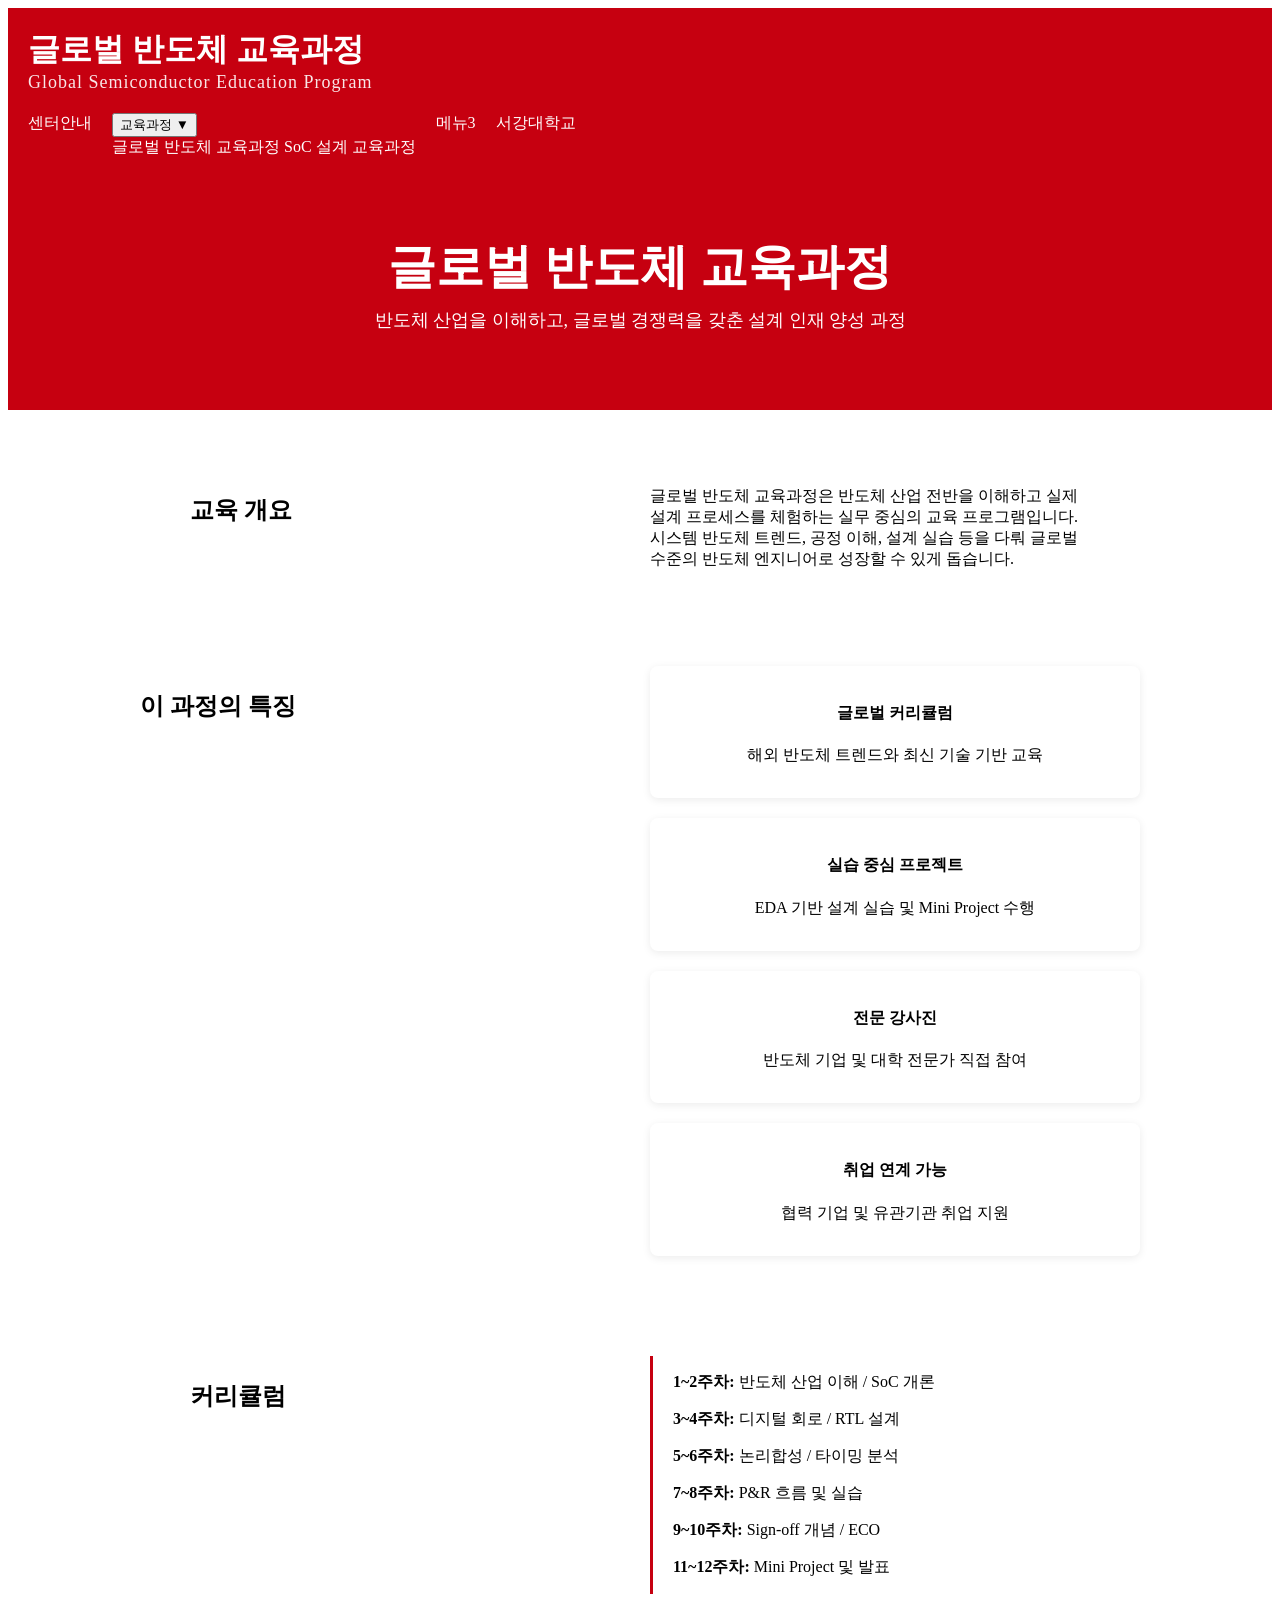
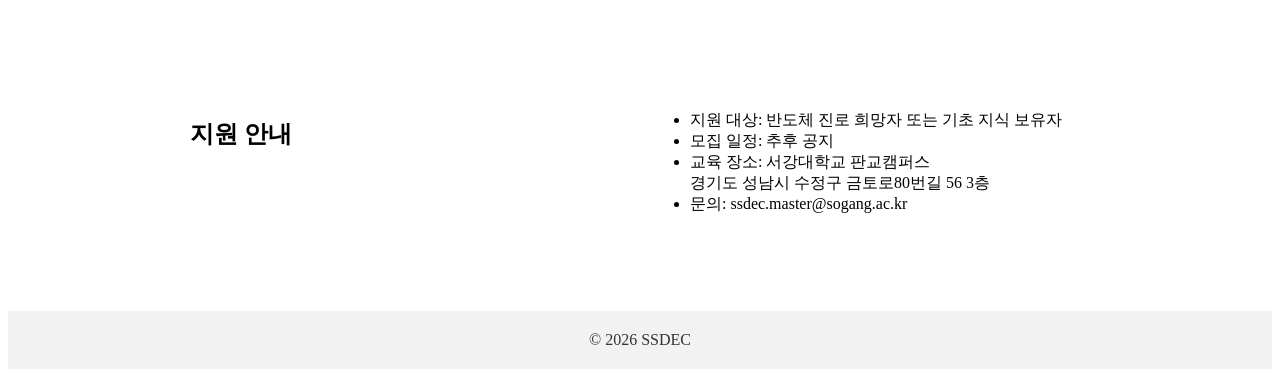
==== class/global.html @ ce95da64 "Add files via upload" ====
<!DOCTYPE html>
<html lang="ko">
<head>
  <meta charset="UTF-8">
  <title>글로벌 반도체 교육과정 - SSDEC</title>
  <meta name="viewport" content="width=device-width, initial-scale=1">
  <link rel="stylesheet" href="../style.css">
  <link rel="stylesheet" href="global.css"> 
</head>
<body>

<header class="header">
  <div class="header-title">
    <h1>글로벌 반도체 교육과정</h1>
    <p class="header-subtitle">Global Semiconductor Education Program</p>
  </div>

  <button class="hamburger">☰</button>

  <nav class="nav">
    <a href="../index.html">센터안내</a>

    <div class="menu-group">
      <button class="menu-parent">교육과정 ▼</button>
      <div class="submenu">
        <a href="global.html">글로벌 반도체 교육과정</a>
        <a href="soc.html">SoC 설계 교육과정</a>
      </div>
    </div>

    <a href="#">메뉴3</a>
    <a href="https://www.sogang.ac.kr">서강대학교</a>
  </nav>
</header>


<!-- HERO SECTION -->
<section class="program-hero" style="padding:60px 20px; text-align:center; background:#C60010; color:#fff;">
  <h2 class="program-title">
    글로벌 반도체 교육과정
  </h2>
  <p style="font-size:18px; margin-top:12px;">
    반도체 산업을 이해하고, 글로벌 경쟁력을 갖춘 설계 인재 양성 과정
  </p>
</section>


<!-- INTRO SECTION -->
<section class="content" style="max-width:900px; margin:40px auto;">
  <h3 style="font-size:24px; margin-bottom:10px;">교육 개요</h3>
  <p>
    글로벌 반도체 교육과정은 반도체 산업 전반을 이해하고 실제 설계 프로세스를 체험하는 실무 중심의 교육 프로그램입니다.
    시스템 반도체 트렌드, 공정 이해, 설계 실습 등을 다뤄 글로벌 수준의 반도체 엔지니어로 성장할 수 있게 돕습니다.
  </p>
</section>


<!-- KEY FEATURES / CARDS -->
<section class="content" style="max-width:1000px; margin:40px auto;">
  <h3 style="font-size:24px; margin-bottom:20px;">이 과정의 특징</h3>

  <div style="display:grid; grid-template-columns:repeat(auto-fill,minmax(260px,1fr)); gap:20px;">
    <div class="card">
      <h4>글로벌 커리큘럼</h4>
      <p>해외 반도체 트렌드와 최신 기술 기반 교육</p>
    </div>

    <div class="card">
      <h4>실습 중심 프로젝트</h4>
      <p>EDA 기반 설계 실습 및 Mini Project 수행</p>
    </div>

    <div class="card">
      <h4>전문 강사진</h4>
      <p>반도체 기업 및 대학 전문가 직접 참여</p>
    </div>

    <div class="card">
      <h4>취업 연계 가능</h4>
      <p>협력 기업 및 유관기관 취업 지원</p>
    </div>
  </div>
</section>


<!-- CURRICULUM SECTION -->
<section class="content" style="max-width:900px; margin:60px auto;">
  <h3 style="font-size:24px; margin-bottom:20px;">커리큘럼</h3>

  <div style="border-left:3px solid #C60010; padding-left:20px;">
    <p><strong>1~2주차:</strong> 반도체 산업 이해 / SoC 개론</p>
    <p><strong>3~4주차:</strong> 디지털 회로 / RTL 설계</p>
    <p><strong>5~6주차:</strong> 논리합성 / 타이밍 분석</p>
    <p><strong>7~8주차:</strong> P&R 흐름 및 실습</p>
    <p><strong>9~10주차:</strong> Sign-off 개념 / ECO</p>
    <p><strong>11~12주차:</strong> Mini Project 및 발표</p>
  </div>
</section>


<!-- APPLY SECTION -->
<section class="content" style="max-width:900px; margin:60px auto;">
  <h3 style="font-size:24px;">지원 안내</h3>
  <ul>
    <li>지원 대상: 반도체 진로 희망자 또는 기초 지식 보유자</li>
    <li>모집 일정: 추후 공지</li>
    <li>교육 장소: 서강대학교 판교캠퍼스<br>경기도 성남시 수정구 금토로80번길 56 3층</li>
    <li>문의: ssdec.master@sogang.ac.kr</li>
  </ul>
</section>


<footer class="footer">
  © 2026 SSDEC
</footer>

<script>
  const ham = document.querySelector('.hamburger');
  const nav = document.querySelector('.nav');

  ham.addEventListener('click', () => {
    nav.classList.toggle('active');
  });

  const parentMenu = document.querySelector('.menu-parent');
  const submenu = document.querySelector('.submenu');

  if (parentMenu) {
    parentMenu.addEventListener('click', () => {
      submenu.classList.toggle('active');
      parentMenu.classList.toggle('active');
    });
  }
</script>

</body>
</html>
---- style.css ----
/* ===========================
   Header
=========================== */
.header {
  background: #C60010;
  color: #fff;
  padding: 20px;
}

.header-title {
  display: flex;
  flex-direction: column;
  margin-bottom: 20px;
}

.header-title h1,
.header-title p {
  margin: 0;
  padding: 0;
}

.header-subtitle {
  font-size: 18px;
  opacity: 0.9;
  letter-spacing: 1px;
}


/* Navigation */
.nav {
  display: flex;
  gap: 20px;
}

.nav a {
  color: white;
  text-decoration: none;
  font-weight: 500;
}


/* ===========================
   Hero
=========================== */
.hero {
  position: relative;
  width: 100%;
  height: 300px;
  background: url("images/hero.jpg") center/cover no-repeat;
  position: relative;
   overflow: hidden;
}
.hero img {
  width: 100%;          /* 화면 너비에 맞게 */
  height: auto;         /* 비율 유지 */
  display: block;       /* 여백 제거 */
  object-fit: cover;    /* 화면에 맞게 꽉 채움 */
}

.hero-text {
  position: absolute;
  bottom: 20px;
  left: 20px;
  color: white;
  font-size: 24px;
  text-shadow: 0 0 6px rgba(0,0,0,0.7);
}


/* ===========================
   Card Grid (Responsive)
=========================== */
.content {
  display: grid;
  grid-template-columns: repeat(auto-fit, minmax(260px, 1fr));
  gap: 20px;
  padding: 20px;
  max-width: 1200px;
  margin: 0 auto;
}

.card {
  background: #ffffff;
  border-radius: 8px;
  padding: 16px;
  text-align: center;
  box-shadow: 0 2px 8px rgba(0,0,0,0.08);
}

.card img {
  width: 100%;
  height: 160px;
  object-fit: cover;
  border-radius: 8px;
  background: #e0e0e0;
}


/* ===========================
   Footer
=========================== */
.footer {
  text-align: center;
  padding: 20px;
  background: #f2f2f2;
  margin-top: 40px;
  color: #333;
}
.container {
  padding: 16px;
  font-size: 16px;
}
/* 햄버거 버튼 기본 숨김 (PC용) */
.hamburger {
  display: none;
  font-size: 26px;
  background: none;
  border: none;
  color: white;
  cursor: pointer;
}
/* ===========================
   Mobile
=========================== */
@media (min-width: 768px) {
  .hero {
    height: 220px;
  }

  .hero-text {
    font-size: 20px;
  }
     .container {
    max-width: 600px;
    margin: 0 auto;
    font-size: 18px;
  }
}

/* 모바일 전용: img 숨기고 배경이미지로 전환 */
@media (max-width: 768px) {
  .hero img {
    display: none;
  }

  .hero {
    background: url("images/main.png") center/cover no-repeat;
    height: 230px;
  }

  .hero-text {
    font-size: 18px;
    bottom: 15px;
    left: 15px;
  }
 /* 모바일: 햄버거 보이기, nav 숨기기 */
  .hamburger {
    display: block;
    position: absolute;
    top: 25px;
    right: 20px;
  }

  .nav {
    display: none;
    flex-direction: column;
    background: #C60010;
    padding: 10px 20px;
    margin-top: 10px;
  }

  /* 햄버거 활성화 시 메뉴 표시 */
  .nav.active {
    display: flex;
  }
   
}
---- class/global.css ----
.program-title {
  margin: 0;
  padding: 0;
  font-weight: 700;
  white-space: nowrap;
  word-break: keep-all;
  font-size: clamp(20px, 5vw, 48px);
  line-height: 1.2;
}
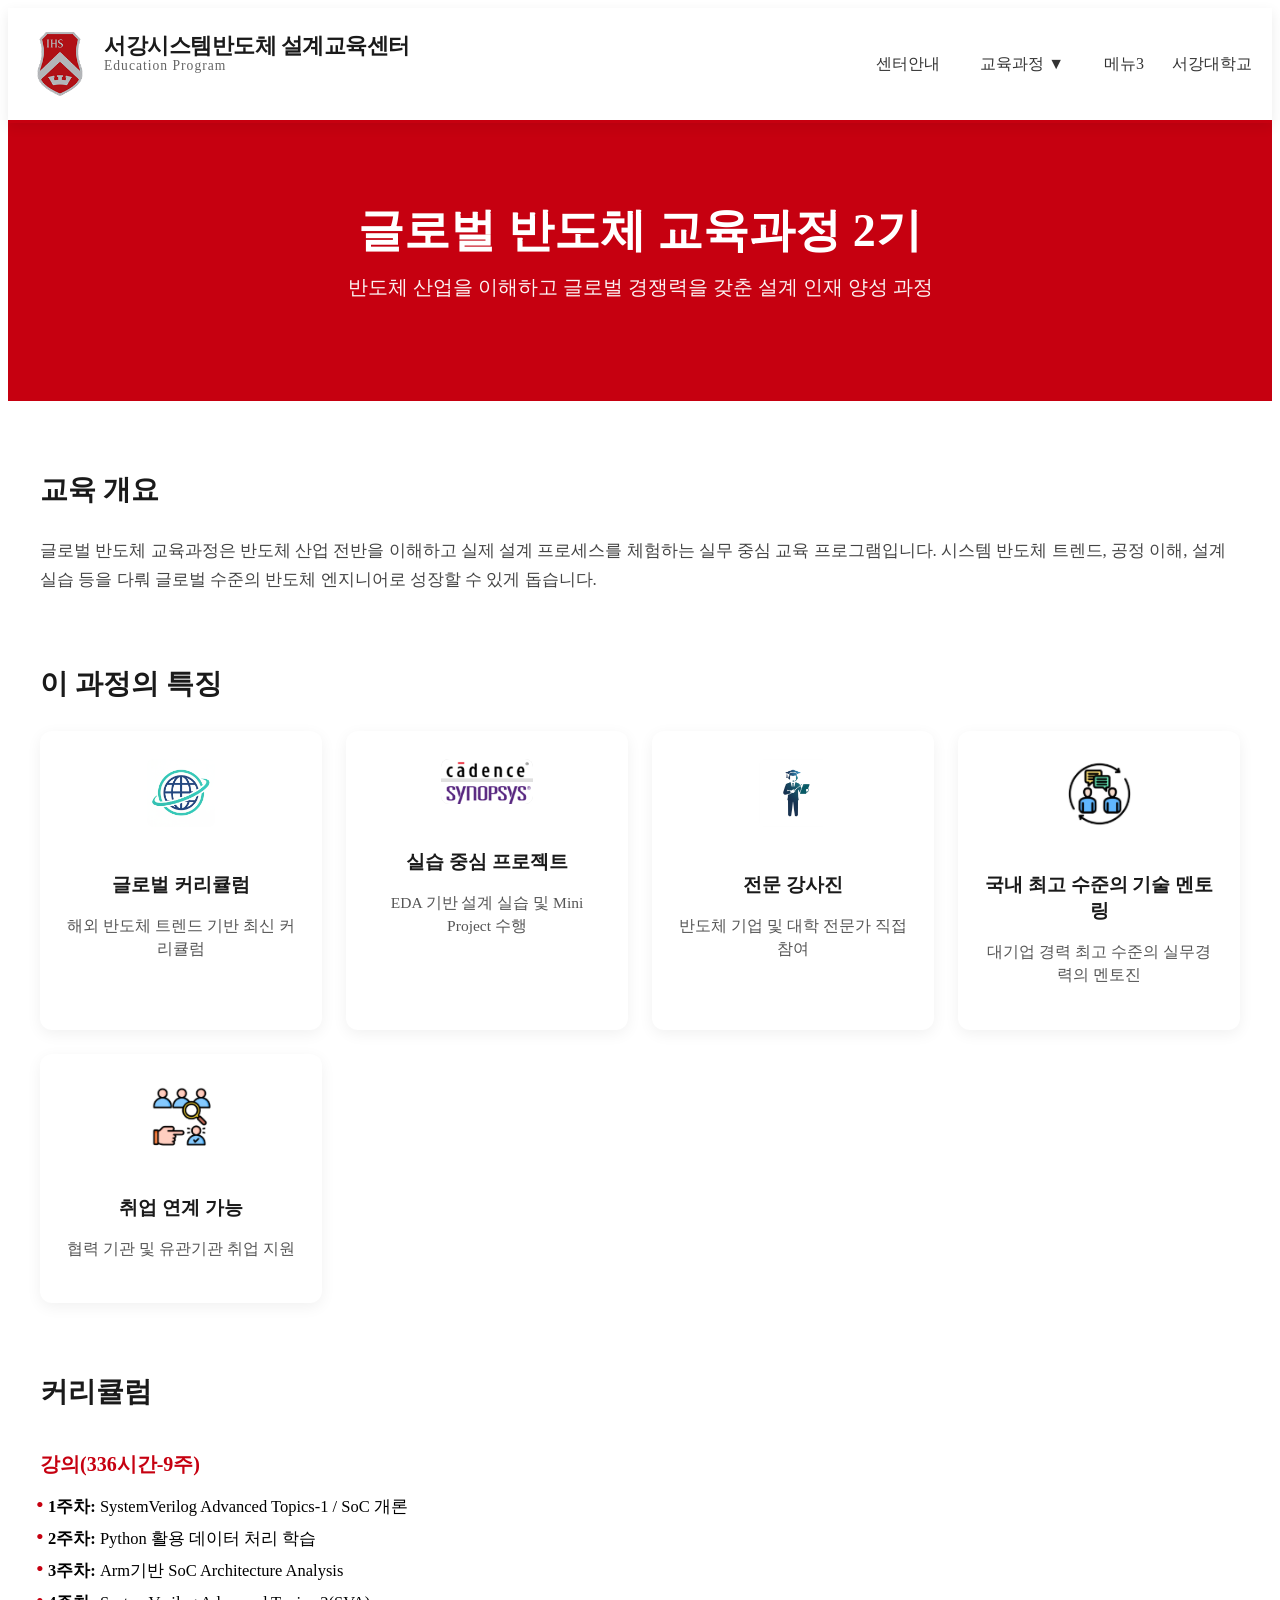
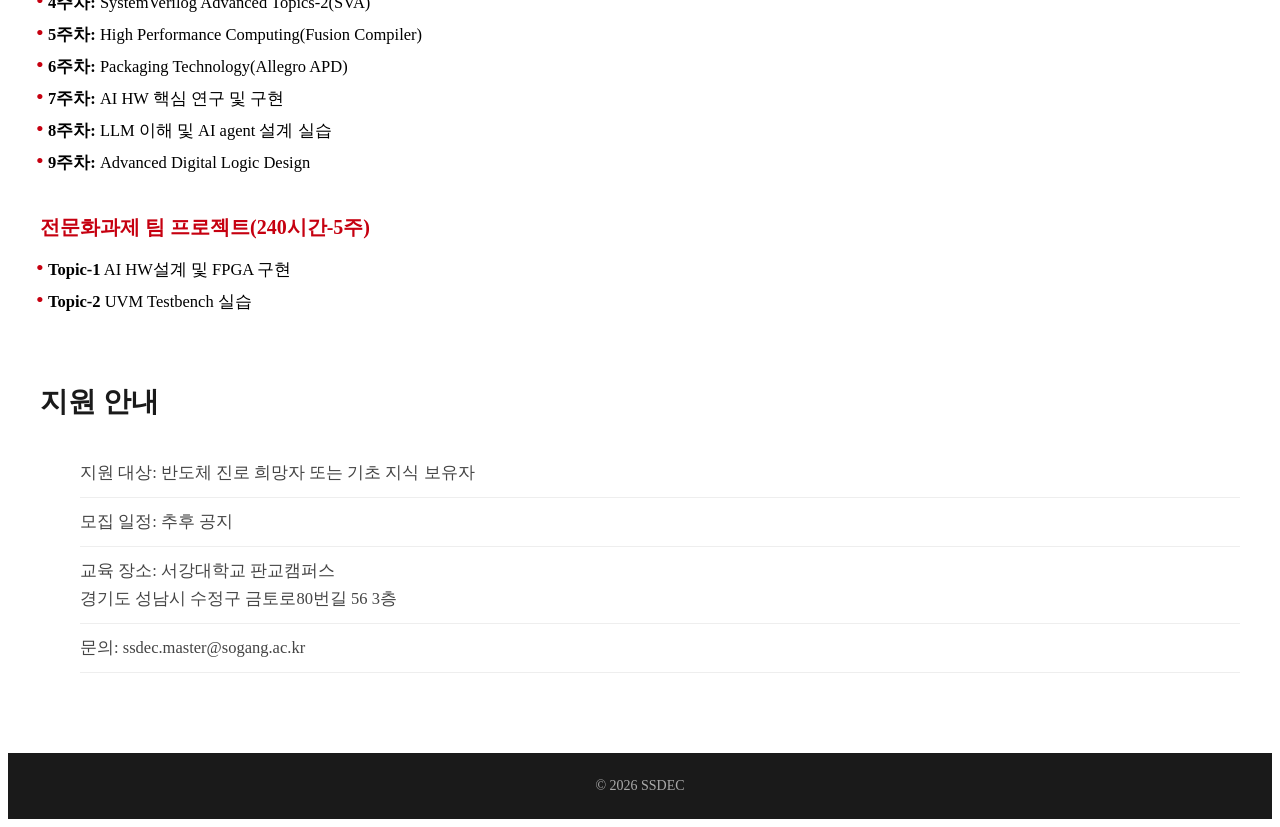
==== commit a6a0c0d7: "Add files via upload" ====
--- a/class/global.html
+++ b/class/global.html
@@ -4,15 +4,24 @@
   <meta charset="UTF-8">
   <title>글로벌 반도체 교육과정 - SSDEC</title>
   <meta name="viewport" content="width=device-width, initial-scale=1">
+  
   <link rel="stylesheet" href="../style.css">
-  <link rel="stylesheet" href="global.css"> 
+  <link rel="stylesheet" href="global.css">
+  
+  <link href="https://fonts.googleapis.com/css2?family=Noto+Sans+KR:wght@300;400;500;700&display=swap" rel="stylesheet">
 </head>
 <body>
 
 <header class="header">
-  <div class="header-title">
-    <h1>글로벌 반도체 교육과정</h1>
-    <p class="header-subtitle">Global Semiconductor Education Program</p>
+<div class="header-left">
+    <img src="../images/icons/logo.png" 
+         alt="서강시스템반도체 설계교육센터 로고" 
+         class="header-logo">
+
+    <div class="header-title">
+      <h1>서강시스템반도체 설계교육센터</h1>
+      <p class="header-subtitle">Education Program</p>
+    </div>
   </div>
 
   <button class="hamburger">☰</button>
@@ -34,74 +43,114 @@
 </header>
 
 
-<!-- HERO SECTION -->
-<section class="program-hero" style="padding:60px 20px; text-align:center; background:#C60010; color:#fff;">
-  <h2 class="program-title">
-    글로벌 반도체 교육과정
-  </h2>
-  <p style="font-size:18px; margin-top:12px;">
-    반도체 산업을 이해하고, 글로벌 경쟁력을 갖춘 설계 인재 양성 과정
-  </p>
+<!-- HERO -->
+<section class="program-hero">
+  <h2 class="program-title">글로벌 반도체 교육과정 2기</h2>
+  <p class="program-subtitle">반도체 산업을 이해하고 글로벌 경쟁력을 갖춘 설계 인재 양성 과정</p>
 </section>
 
 
-<!-- INTRO SECTION -->
-<section class="content" style="max-width:900px; margin:40px auto;">
-  <h3 style="font-size:24px; margin-bottom:10px;">교육 개요</h3>
-  <p>
-    글로벌 반도체 교육과정은 반도체 산업 전반을 이해하고 실제 설계 프로세스를 체험하는 실무 중심의 교육 프로그램입니다.
+<!-- 교육개요 -->
+<section class="section-block">
+  <h3 class="section-title">교육 개요</h3>
+  <p class="section-text">
+    글로벌 반도체 교육과정은 반도체 산업 전반을 이해하고 실제 설계 프로세스를 체험하는 실무 중심 교육 프로그램입니다.
     시스템 반도체 트렌드, 공정 이해, 설계 실습 등을 다뤄 글로벌 수준의 반도체 엔지니어로 성장할 수 있게 돕습니다.
   </p>
 </section>
 
 
-<!-- KEY FEATURES / CARDS -->
-<section class="content" style="max-width:1000px; margin:40px auto;">
-  <h3 style="font-size:24px; margin-bottom:20px;">이 과정의 특징</h3>
+<!-- 이 과정의 특징 -->
+<section class="section-block">
+  <h3 class="section-title">이 과정의 특징</h3>
 
-  <div style="display:grid; grid-template-columns:repeat(auto-fill,minmax(260px,1fr)); gap:20px;">
+  <div class="feature-cards">
+
     <div class="card">
-      <h4>글로벌 커리큘럼</h4>
-      <p>해외 반도체 트렌드와 최신 기술 기반 교육</p>
+      <div class="card-icon">
+        <img src="../images/icons/global.png" alt="">
+      </div>
+      <div class="card-text">
+        <h4>글로벌 커리큘럼</h4>
+        <p>해외 반도체 트렌드 기반 최신 커리큘럼</p>
+      </div>
+    </div>
+
+<div class="card card-large-icon">
+  <div class="card-icon">
+    <img src="../images/icons/eda.png" alt="">
+  </div>
+  <div class="card-text">
+    <h4>실습 중심 프로젝트</h4>
+    <p>EDA 기반 설계 실습 및 Mini Project 수행</p>
+  </div>
+</div>
+
+    <div class="card">
+           <div class="card-icon">
+        <img src="../images/icons/ins.png" alt="">
+      </div>
+      <div class="card-text">
+        <h4>전문 강사진</h4>
+        <p>반도체 기업 및 대학 전문가 직접 참여</p>
+      </div>
     </div>
 
     <div class="card">
-      <h4>실습 중심 프로젝트</h4>
-      <p>EDA 기반 설계 실습 및 Mini Project 수행</p>
+            <div class="card-icon">
+        <img src="../images/icons/mentor.png" alt="">
+      </div>
+      <div class="card-text">
+        <h4>국내 최고 수준의 기술 멘토링</h4>
+        <p>대기업 경력 최고 수준의 실무경력의 멘토진</p>
+      </div>
     </div>
-
-    <div class="card">
-      <h4>전문 강사진</h4>
-      <p>반도체 기업 및 대학 전문가 직접 참여</p>
-    </div>
-
-    <div class="card">
-      <h4>취업 연계 가능</h4>
-      <p>협력 기업 및 유관기관 취업 지원</p>
+   <div class="card">
+    <div class="card-icon">
+        <img src="../images/icons/job.png" alt="">
+      </div>
+      <div class="card-text">
+        <h4>취업 연계 가능</h4>
+        <p>협력 기관 및 유관기관 취업 지원</p>
+      </div>
     </div>
   </div>
 </section>
 
 
-<!-- CURRICULUM SECTION -->
-<section class="content" style="max-width:900px; margin:60px auto;">
-  <h3 style="font-size:24px; margin-bottom:20px;">커리큘럼</h3>
+<!-- 커리큘럼 -->
+<section class="section-block">
+  <h3 class="section-title">커리큘럼</h3>
+  <!-- 소제목 추가 -->
+  <h4 class="curriculum-subtitle">강의(336시간-9주)</h4>
 
-  <div style="border-left:3px solid #C60010; padding-left:20px;">
-    <p><strong>1~2주차:</strong> 반도체 산업 이해 / SoC 개론</p>
-    <p><strong>3~4주차:</strong> 디지털 회로 / RTL 설계</p>
-    <p><strong>5~6주차:</strong> 논리합성 / 타이밍 분석</p>
-    <p><strong>7~8주차:</strong> P&R 흐름 및 실습</p>
-    <p><strong>9~10주차:</strong> Sign-off 개념 / ECO</p>
-    <p><strong>11~12주차:</strong> Mini Project 및 발표</p>
+  <div class="curriculum-list">
+    <p><strong>1주차:</strong> SystemVerilog Advanced Topics-1 / SoC 개론</p>
+    <p><strong>2주차:</strong> Python 활용 데이터 처리 학습</p>
+    <p><strong>3주차:</strong> Arm기반 SoC Architecture Analysis</p>
+    <p><strong>4주차:</strong> SystemVerilog Advanced Topics-2(SVA)</p>
+    <p><strong>5주차:</strong> High Performance Computing(Fusion Compiler)</p>
+    <p><strong>6주차:</strong> Packaging Technology(Allegro APD)</p>
+    <p><strong>7주차:</strong> AI HW 핵심 연구 및 구현</p>
+    <p><strong>8주차:</strong> LLM 이해 및 AI agent 설계 실습</p>
+    <p><strong>9주차:</strong> Advanced Digital Logic Design</p>
+  </div>
+
+    <!-- 소제목 추가 -->
+  <h4 class="curriculum-subtitle">전문화과제 팀 프로젝트(240시간-5주)</h4>
+
+  <div class="curriculum-list">
+    <p><strong>Topic-1</strong> AI HW설계 및 FPGA 구현</p>
+    <p><strong>Topic-2</strong> UVM Testbench 실습</p>
+   
   </div>
 </section>
 
 
-<!-- APPLY SECTION -->
-<section class="content" style="max-width:900px; margin:60px auto;">
-  <h3 style="font-size:24px;">지원 안내</h3>
-  <ul>
+<!-- 지원 안내 -->
+<section class="section-block">
+  <h3 class="section-title">지원 안내</h3>
+  <ul class="section-text">
     <li>지원 대상: 반도체 진로 희망자 또는 기초 지식 보유자</li>
     <li>모집 일정: 추후 공지</li>
     <li>교육 장소: 서강대학교 판교캠퍼스<br>경기도 성남시 수정구 금토로80번길 56 3층</li>
--- a/style.css
+++ b/style.css
@@ -1,177 +1,223 @@
-/* ===========================
-   Header
-=========================== */
-.header {
-  background: #C60010;
-  color: #fff;
-  padding: 20px;
-}
-
-.header-title {
-  display: flex;
-  flex-direction: column;
-  margin-bottom: 20px;
-}
-
-.header-title h1,
-.header-title p {
-  margin: 0;
-  padding: 0;
-}
-
-.header-subtitle {
-  font-size: 18px;
-  opacity: 0.9;
-  letter-spacing: 1px;
-}
-
-
-/* Navigation */
-.nav {
-  display: flex;
-  gap: 20px;
-}
-
-.nav a {
-  color: white;
-  text-decoration: none;
-  font-weight: 500;
-}
-
-
-/* ===========================
-   Hero
-=========================== */
-.hero {
-  position: relative;
-  width: 100%;
-  height: 300px;
-  background: url("images/hero.jpg") center/cover no-repeat;
-  position: relative;
-   overflow: hidden;
-}
-.hero img {
-  width: 100%;          /* 화면 너비에 맞게 */
-  height: auto;         /* 비율 유지 */
-  display: block;       /* 여백 제거 */
-  object-fit: cover;    /* 화면에 맞게 꽉 채움 */
-}
-
-.hero-text {
-  position: absolute;
-  bottom: 20px;
-  left: 20px;
-  color: white;
-  font-size: 24px;
-  text-shadow: 0 0 6px rgba(0,0,0,0.7);
-}
-
-
-/* ===========================
-   Card Grid (Responsive)
-=========================== */
-.content {
-  display: grid;
-  grid-template-columns: repeat(auto-fit, minmax(260px, 1fr));
-  gap: 20px;
-  padding: 20px;
-  max-width: 1200px;
-  margin: 0 auto;
-}
-
-.card {
-  background: #ffffff;
-  border-radius: 8px;
-  padding: 16px;
-  text-align: center;
-  box-shadow: 0 2px 8px rgba(0,0,0,0.08);
-}
-
-.card img {
-  width: 100%;
-  height: 160px;
-  object-fit: cover;
-  border-radius: 8px;
-  background: #e0e0e0;
-}
-
-
-/* ===========================
-   Footer
-=========================== */
-.footer {
-  text-align: center;
-  padding: 20px;
-  background: #f2f2f2;
-  margin-top: 40px;
-  color: #333;
-}
-.container {
-  padding: 16px;
-  font-size: 16px;
-}
-/* 햄버거 버튼 기본 숨김 (PC용) */
-.hamburger {
-  display: none;
-  font-size: 26px;
-  background: none;
-  border: none;
-  color: white;
-  cursor: pointer;
-}
-/* ===========================
-   Mobile
-=========================== */
-@media (min-width: 768px) {
-  .hero {
-    height: 220px;
-  }
-
-  .hero-text {
-    font-size: 20px;
-  }
-     .container {
-    max-width: 600px;
-    margin: 0 auto;
-    font-size: 18px;
-  }
-}
-
-/* 모바일 전용: img 숨기고 배경이미지로 전환 */
-@media (max-width: 768px) {
-  .hero img {
-    display: none;
-  }
-
-  .hero {
-    background: url("images/main.png") center/cover no-repeat;
-    height: 230px;
-  }
-
-  .hero-text {
-    font-size: 18px;
-    bottom: 15px;
-    left: 15px;
-  }
- /* 모바일: 햄버거 보이기, nav 숨기기 */
-  .hamburger {
-    display: block;
-    position: absolute;
-    top: 25px;
-    right: 20px;
-  }
-
-  .nav {
-    display: none;
-    flex-direction: column;
-    background: #C60010;
-    padding: 10px 20px;
-    margin-top: 10px;
-  }
-
-  /* 햄버거 활성화 시 메뉴 표시 */
-  .nav.active {
-    display: flex;
-  }
-   
-}
+/* ===========================
+   Header
+=========================== */
+.header {
+  background: #C60010;
+  color: #fff;
+  padding: 20px;
+}
+
+.header-title {
+  display: flex;
+  flex-direction: column;
+  margin-bottom: 20px;
+}
+
+.header-title h1,
+.header-title p {
+  margin: 0;
+  padding: 0;
+}
+.header-title h1 { word-break: keep-all; /* 한글 단어 단위 줄바꿈 */
+   white-space: normal; /* 자연스러운 줄바꿈 */ 
+   line-height: 1.3;
+   }
+
+.header-subtitle {
+  font-size: 18px;
+  opacity: 0.9;
+  letter-spacing: 1px;
+}
+
+
+/* Navigation */
+.nav {
+  display: flex;
+  gap: 20px;
+}
+
+.nav a {
+  color: white;
+  text-decoration: none;
+  font-weight: 500;
+}
+
+
+/* ===========================
+   Hero
+=========================== */
+.hero {
+  position: relative;
+  width: 100%;
+  height: 300px;
+  background: url("images/hero.jpg") center/cover no-repeat;
+  position: relative;
+   overflow: hidden;
+}
+.hero img {
+  width: 100%;          /* 화면 너비에 맞게 */
+  height: auto;         /* 비율 유지 */
+  display: block;       /* 여백 제거 */
+  object-fit: cover;    /* 화면에 맞게 꽉 채움 */
+}
+
+.hero-text {
+  position: absolute;
+  bottom: 20px;
+  left: 20px;
+  color: white;
+  font-size: 24px;
+  text-shadow: 0 0 6px rgba(0,0,0,0.7);
+}
+
+
+/* ===========================
+   Card Grid (Responsive)
+=========================== */
+.content {
+  display: grid;
+  grid-template-columns: repeat(auto-fit, minmax(260px, 1fr));
+  gap: 20px;
+  padding: 20px;
+  max-width: 1200px;
+  margin: 0 auto;
+}
+
+.card {
+  background: #ffffff;
+  border-radius: 8px;
+  padding: 16px;
+  text-align: center;
+  box-shadow: 0 2px 8px rgba(0,0,0,0.08);
+}
+
+.card img {
+  width: 100%;
+  height: 160px;
+  object-fit: cover;
+  border-radius: 8px;
+  background: #e0e0e0;
+}
+
+
+/* ===========================
+   Footer
+=========================== */
+.footer {
+  text-align: center;
+  padding: 20px;
+  background: #f2f2f2;
+  margin-top: 40px;
+  color: #333;
+}
+.container {
+  padding: 16px;
+  font-size: 16px;
+}
+
+/* 햄버거 버튼 기본 숨김 (PC용) */
+.hamburger {
+  display: none;
+  font-size: 26px;
+  background: none;
+  border: none;
+  color: white;
+  cursor: pointer;
+}
+
+/* ===========================
+   Mobile
+=========================== */
+@media (min-width: 768px) {
+  .hero {
+    height: 220px;
+  }
+
+  .hero-text {
+    font-size: 20px;
+  }
+     .container {
+    max-width: 600px;
+    margin: 0 auto;
+    font-size: 18px;
+  }
+}
+
+/* 모바일 전용: img 숨기고 배경이미지로 전환 */
+@media (max-width: 768px) {
+  .hero img {
+    display: none;
+  }
+
+  .hero {
+    background: url("images/main.png") center/cover no-repeat;
+    height: 230px;
+  }
+
+  .hero-text {
+    font-size: 18px;
+    bottom: 15px;
+    left: 15px;
+  }
+   /* 모바일: 햄버거 보이기, nav 숨기기 */
+  .hamburger {
+    display: block;
+    position: absolute;
+    top: 25px;
+    right: 20px;
+  }
+
+  .nav {
+    display: none;
+    flex-direction: column;
+    background: #C60010;
+    padding: 10px 20px;
+    margin-top: 10px;
+  }
+
+  /* 햄버거 활성화 시 메뉴 표시 */
+  .nav.active {
+    display: flex;
+  }
+   /* 기본적으로 하위 메뉴는 숨김 */
+.submenu {
+  display: none;
+  flex-direction: column;
+  padding-left: 10px;
+  margin-top: 5px;
+   background: rgba(255, 79, 122, 0.2); /* 연한 분홍 배경 */
+  border-left: 3px solid #ff4f7a; /* 구분선 */
+  border-radius: 4px;
+}
+
+.submenu a {
+  padding: 6px 0;
+  color: white;
+  text-decoration: none;
+  font-size: 16px;
+}
+
+/* 상위 메뉴 버튼 스타일 */
+.menu-parent {
+  width: 100%;
+  background: none;
+  border: none;
+  color: white;
+  text-align: left;
+  padding: 10px 0;
+  font-size: 18px;
+  cursor: pointer;
+}
+/* 활성화 상태 색 강조 */
+.menu-parent.active {
+  background: #ff4f7a; /* 옅은 빨강+핑크 */
+  color: white;
+  padding-left: 10px;
+  border-radius: 4px;
+}
+
+/* submenu가 열릴 때 */
+.submenu.active {
+  display: flex;
+}
+}
--- a/class/global.css
+++ b/class/global.css
@@ -1,9 +1,336 @@
+.header {
+  display: flex;
+  align-items: center;
+  justify-content: space-between;
+  padding: 16px 20px;
+  background: #ffffff;
+  box-shadow: 0 4px 12px rgba(0, 0, 0, 0.08);
+  position: sticky;
+  top: 0;
+  z-index: 1000;
+  border-bottom: 3px solid #C60010;
+  height: 80px; /* 헤더 높이 지정 */
+}
+
+.header-left {
+  display: flex;
+  align-items: center;
+  gap: 12px;
+  flex-shrink: 0;
+}
+
+.header-logo {
+  width: 64px;
+  height: 64px;
+  object-fit: contain;
+  flex-shrink: 0;
+}
+
+.header-title {
+  display: flex;
+  flex-direction: column;
+  justify-content: center;
+  height: 100%; /* 타이틀 컨테이너 높이 100% */
+}
+
+.header-title h1 {
+  font-size: 21.5px;
+  font-weight: 700;
+  margin: 0;
+  line-height: 1.15;
+  color: #1a1a1a;
+  letter-spacing: -0.5px;
+}
+
+.header-title .header-subtitle {
+  font-size: 13.6px;
+  margin: 0;
+  color: #555555;
+}
+
+.hamburger {
+  font-size: 30px;
+  background: none;
+  border: none;
+  color: #C60010;
+  padding: 8px 10px;
+  cursor: pointer;
+  margin-left: auto; /* 햄버거 버튼을 오른쪽으로 밀어냄 */
+}
+
+/* ==================== NAV ==================== */
+.nav {
+  display: flex;
+  gap: 28px;
+  align-items: center;
+}
+
+.nav a {
+  text-decoration: none;
+  color: #333;
+  font-weight: 500;
+  transition: color 0.3s;
+}
+
+.nav a:hover {
+  color: #C60010;
+}
+
+.menu-group {
+  position: relative;
+}
+
+.menu-parent {
+  background: none;
+  border: none;
+  font-size: 16px;
+  font-weight: 500;
+  color: #333;
+  cursor: pointer;
+  padding: 8px 12px;
+}
+
+.submenu {
+  position: absolute;
+  top: 100%;
+  left: 0;
+  background: #fff;
+  box-shadow: 0 4px 15px rgba(0,0,0,0.1);
+  border-radius: 6px;
+  padding: 10px 0;
+  min-width: 200px;
+  display: none;
+  z-index: 100;
+}
+
+.submenu.active {
+  display: block;
+}
+
+.submenu a {
+  display: block;
+  padding: 10px 20px;
+  color: #333;
+  text-decoration: none;
+}
+
+.submenu a:hover {
+  background: #f5f5f5;
+  color: #C60010;
+}
+
+/* ==================== 모바일 메뉴 ==================== */
+@media (max-width: 768px) {
+  .hamburger {
+    display: block;
+  }
+
+  .nav {
+    position: fixed;
+    top: 0;
+    left: -100%;
+    width: 80%;
+    max-width: 320px;
+    height: 100vh;
+    background: #fff;
+    box-shadow: 4px 0 20px rgba(0,0,0,0.15);
+    padding: 90px 20px 30px;
+    transition: left 0.4s ease;
+    flex-direction: column;
+    align-items: flex-start;
+    gap: 12px;
+    z-index: 999;
+  }
+
+  .nav.active {
+    left: 0;
+  }
+
+  .header-left {
+    height: 52px;
+    gap: 9px;
+  }
+
+  .header-logo {
+    width: 52px;
+    height: 52px;
+  }
+
+  .header-title h1 {
+    font-size: 18px;
+  }
+
+  .header-title .header-subtitle {
+    font-size: 12.2px;
+  }
+}
+
+@media (min-width: 769px) {
+  .hamburger {
+    display: none;
+  }
+}
+
+/* ==================== HERO ==================== */
+.program-hero {
+  padding: 80px 20px;
+  text-align: center;
+  background: #C60010;
+  color: white;
+}
+
 .program-title {
+  font-weight: 700;
   margin: 0;
-  padding: 0;
+  font-size: clamp(26px, 6vw, 46px);
+  line-height: 1.2;
+}
+
+.program-subtitle {
+  font-size: clamp(15px, 3.5vw, 20px);
+  margin-top: 16px;
+  opacity: 0.95;
+  max-width: 800px;
+  margin-left: auto;
+  margin-right: auto;
+}
+
+/* ==================== 공통 섹션 ==================== */
+.section-block {
+  width: 100%;
+  max-width: 1200px;
+  margin: 70px auto;
+  padding: 0 20px;
+}
+
+.section-title {
+  font-size: 28px;
   font-weight: 700;
-  white-space: nowrap;
-  word-break: keep-all;
-  font-size: clamp(20px, 5vw, 48px);
-  line-height: 1.2;
+  margin-bottom: 28px;
+  color: #1a1a1a;
+  text-align: left;
+}
+
+/* 모바일에서는 제목 중앙 정렬 */
+@media (max-width: 767px) {
+  .section-title {
+    text-align: center;
+    font-size: 24px;
+  }
+}
+
+.section-text {
+  line-height: 1.7;
+  font-size: 17px;
+  color: #444;
+}
+
+/* ==================== 특징 카드 ==================== */
+.feature-cards {
+  display: grid;
+  grid-template-columns: 1fr;
+  gap: 24px;
+}
+
+@media (min-width: 768px) {
+  .feature-cards {
+    grid-template-columns: repeat(4, 1fr);
+  }
+}
+
+.card {
+  background: #fff;
+  border-radius: 12px;
+  padding: 28px 24px;
+  box-shadow: 0 4px 15px rgba(0,0,0,0.06);
+  display: flex;
+  flex-direction: column;
+  align-items: center;
+  text-align: center;
+  transition: transform 0.3s, box-shadow 0.3s;
+}
+
+.card:hover {
+  transform: translateY(-8px);
+  box-shadow: 0 12px 25px rgba(0,0,0,0.1);
+}
+
+.card-icon img {
+  width: 68px;
+  height: 68px;
+  margin-bottom: 16px;
+}
+
+.card-large-icon .card-icon img {
+  width: 92px;
+  height: auto;
+}
+
+.card-text h4 {
+  font-size: 19px;
+  font-weight: 600;
+  margin-bottom: 10px;
+  color: #1a1a1a;
+}
+
+.card-text p {
+  font-size: 15.5px;
+  color: #555;
+  line-height: 1.5;
+}
+
+/* ==================== 커리큘럼 ==================== */
+.curriculum-subtitle {
+  font-size: 20px;
+  font-weight: 600;
+  margin: 40px 0 18px 0;
+  color: #C60010;
+}
+
+.curriculum-list p {
+  margin: 10px 0;
+  font-size: 16.5px;
+  padding-left: 8px;
+  position: relative;
+}
+
+.curriculum-list p::before {
+  content: "•";
+  color: #C60010;
+  font-size: 22px;
+  position: absolute;
+  left: -4px;
+  top: -4px;
+}
+
+/* ==================== 지원 안내 ==================== */
+.section-block ul {
+  list-style: none;
+}
+
+.section-block li {
+  padding: 10px 0;
+  font-size: 16.5px;
+  border-bottom: 1px solid #eee;
+}
+
+/* ==================== FOOTER ==================== */
+.footer {
+  background: #1a1a1a;
+  color: #aaa;
+  text-align: center;
+  padding: 25px 20px;
+  font-size: 14px;
+  margin-top: 80px;
+}
+
+/* ==================== 반응형 보완 ==================== */
+@media (max-width: 480px) {
+  .header {
+    padding: 12px 14px;
+  }
+  
+  .program-hero {
+    padding: 60px 16px;
+  }
 }
